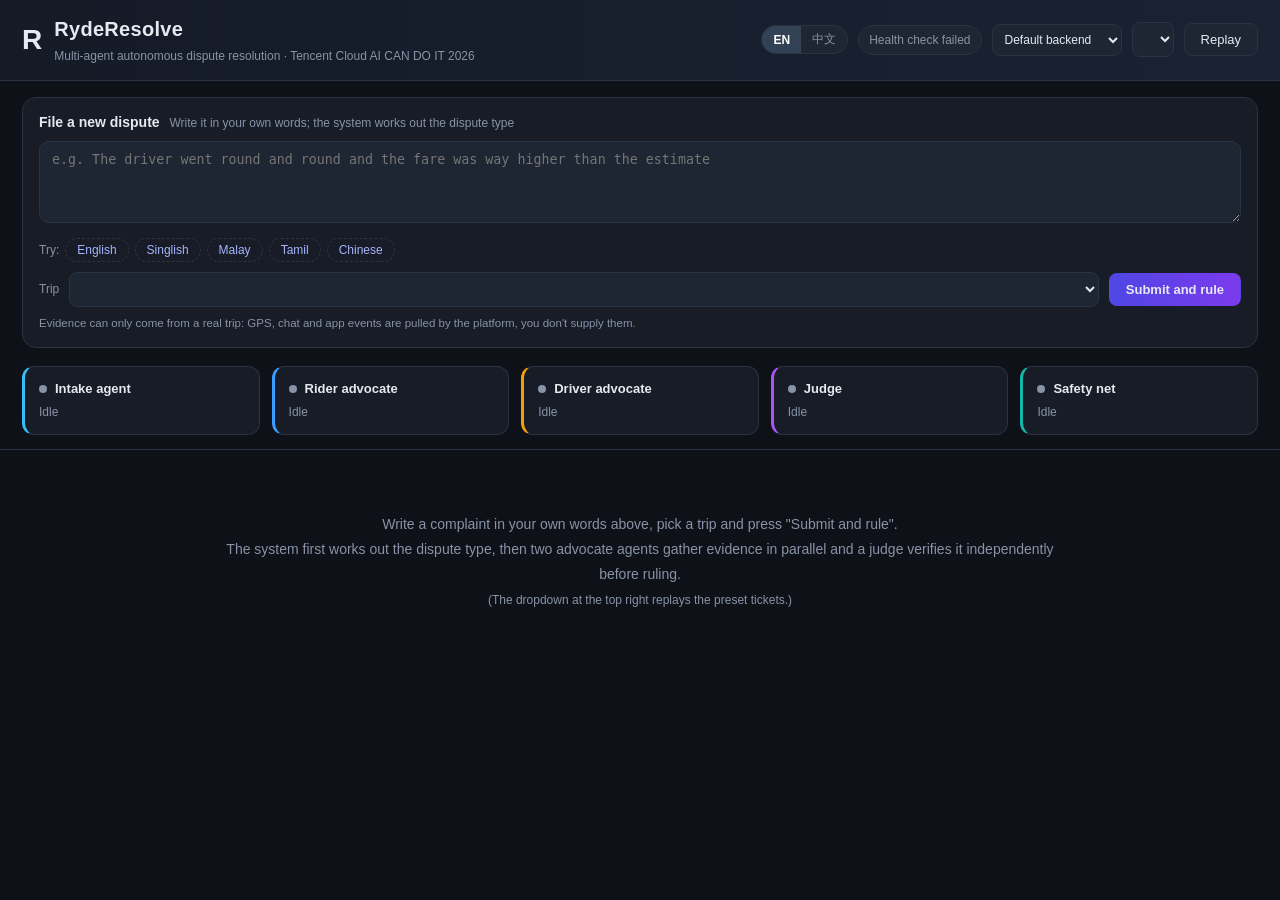
==== static/index.html @ 253b1e7d "RydeResolve: multi-agent dispute resolution with evidence safety net" ====
<!DOCTYPE html>
<html lang="en">
<head>
<meta charset="UTF-8">
<meta name="viewport" content="width=device-width, initial-scale=1.0">
<title>RydeResolve | Multi-agent dispute resolution</title>
<link rel="stylesheet" href="/static/style.css">
</head>
<body>
<header class="topbar">
  <div class="brand">
    <div class="logo">R</div>
    <div>
      <h1>RydeResolve</h1>
      <p class="tag" data-i18n="tagline">Multi-agent autonomous dispute resolution · Tencent Cloud AI CAN DO IT 2026</p>
    </div>
  </div>
  <div class="controls">
    <div class="lang-toggle" id="langToggle" role="group" aria-label="Language">
      <button type="button" data-lang="en" class="on">EN</button>
      <button type="button" data-lang="zh">中文</button>
    </div>
    <div class="mode-badge" id="modeBadge" data-i18n="loading">Loading…</div>
    <select id="backendSelect" class="select select-sm" data-i18n-title="backendTitle" title="Choose the backend that drives the agents">
      <option value="" data-i18n="beDefault">Default backend</option>
      <option value="llm" data-i18n="beLlm">Real LLM</option>
      <option value="deterministic" data-i18n="beDet">Deterministic fallback</option>
    </select>
    <select id="disputeSelect" class="select" disabled data-i18n-title="presetTitle" title="Preset tickets, one-click replay"></select>
    <button id="runBtn" class="btn" disabled data-i18n="replay">Replay</button>
  </div>
</header>

<section class="filer">
  <div class="filer-main">
    <div class="filer-head"><span data-i18n="fileHead">File a new dispute</span> <span class="hint" data-i18n="fileHint">Write it in your own words; the system works out the dispute type</span></div>
    <textarea id="complaintInput" maxlength="2000" data-i18n-ph="placeholder"
      placeholder="e.g. The driver went round and round and the fare was way higher than the estimate"></textarea>
    <div class="chips">
      <span class="chip-hint" data-i18n="tryHint">Try:</span>
      <button class="chip" data-text="The driver took a much longer route than necessary and I was overcharged for it." data-i18n="chipEn">English</button>
      <button class="chip" data-text="Driver never turn up leh, I wait so long still kena charge cancel fee. Not fair sia." data-i18n="chipSl">Singlish</button>
      <button class="chip" data-text="Pemandu tidak datang ke tempat ambil saya, tetapi saya dikenakan caj pembatalan." data-i18n="chipMs">Malay</button>
      <button class="chip" data-text="ஓட்டுநர் வரவில்லை, ஆனாலும் ரத்து கட்டணம் வசூலிக்கப்பட்டது." data-i18n="chipTa">Tamil</button>
      <button class="chip" data-text="司机绕了一大圈才把我送到，本来三十公里走了四十多公里，多收了我不少钱" data-i18n="chipZh">Chinese</button>
    </div>
    <div class="filer-row">
      <label class="lbl-sm" data-i18n="tripLbl">Trip</label>
      <select id="tripSelect" class="select" disabled></select>
      <button id="fileBtn" class="btn primary" disabled data-i18n="submit">Submit and rule</button>
    </div>
    <div class="filer-foot" data-i18n="fileFoot">Evidence can only come from a real trip: GPS, chat and app events are pulled by the platform, you don't supply them.</div>
  </div>
</section>

<section class="agents-rail" id="agentsRail">
  <div class="agent-card intake" data-agent="intake">
    <div class="ac-head"><span class="dot"></span><span data-i18n="a_intake">Intake agent</span></div>
    <div class="ac-status" data-i18n="idle">Idle</div>
  </div>
  <div class="agent-card rider" data-agent="rider_advocate">
    <div class="ac-head"><span class="dot"></span><span data-i18n="a_rider">Rider advocate</span></div>
    <div class="ac-status" data-i18n="idle">Idle</div>
  </div>
  <div class="agent-card driver" data-agent="driver_advocate">
    <div class="ac-head"><span class="dot"></span><span data-i18n="a_driver">Driver advocate</span></div>
    <div class="ac-status" data-i18n="idle">Idle</div>
  </div>
  <div class="agent-card judge" data-agent="judge">
    <div class="ac-head"><span class="dot"></span><span data-i18n="a_judge">Judge</span></div>
    <div class="ac-status" data-i18n="idle">Idle</div>
  </div>
  <div class="agent-card safety" data-agent="safety_net">
    <div class="ac-head"><span class="dot"></span><span data-i18n="a_safety">Safety net</span></div>
    <div class="ac-status" data-i18n="idle">Idle</div>
  </div>
</section>

<main class="timeline" id="timeline">
  <div class="empty-hint" id="emptyHint" data-i18n-html="emptyHint">
    Write a complaint in your own words above, pick a trip and press "Submit and rule".<br>
    The system first works out the dispute type, then two advocate agents gather evidence in parallel and a judge verifies it independently before ruling.<br>
    <span style="font-size:12px">(The dropdown at the top right replays the preset tickets.)</span>
  </div>
</main>

<template id="tpl-thinking">
  <div class="msg thinking">
    <div class="msg-head"><span class="who"></span><span class="lbl" data-i18n="reasoning">Reasoning</span></div>
    <div class="msg-body"></div>
  </div>
</template>

<script src="/static/app.js"></script>
</body>
</html>
---- static/style.css ----
:root{
  --bg:#0e1117; --panel:#171c26; --panel2:#1e2533; --line:#2a3344;
  --txt:#e6e9f0; --mut:#8893a7;
  --rider:#3b9eff; --driver:#f59e0b; --judge:#a855f7;
  --ok:#22c55e; --warn:#ef4444; --tool:#64748b; --safety:#14b8a6; --intake:#38bdf8;
  --mono:'SFMono-Regular',ui-monospace,Menlo,Consolas,monospace;
}
*{box-sizing:border-box}
body{margin:0;background:var(--bg);color:var(--txt);font:14px/1.55 -apple-system,BlinkMacSystemFont,'PingFang SC','Microsoft YaHei',sans-serif}
.topbar{display:flex;align-items:center;justify-content:space-between;padding:14px 22px;background:linear-gradient(90deg,#141a26,#1a2233);border-bottom:1px solid var(--line);position:sticky;top:0;z-index:10}
.brand{display:flex;align-items:center;gap:12px}
.logo{font-size:28px;font-weight:700}
.brand h1{margin:0;font-size:20px;letter-spacing:.3px}
.tag{margin:2px 0 0;color:var(--mut);font-size:12px}
.controls{display:flex;align-items:center;gap:10px}
.mode-badge{font-size:12px;padding:5px 10px;border-radius:20px;background:var(--panel2);border:1px solid var(--line);color:var(--mut)}
.mode-badge.llm{color:#7dd3fc;border-color:#0e7490;background:rgba(8,145,178,.12)}
.mode-badge.det{color:#fcd34d;border-color:#92400e;background:rgba(180,83,9,.12)}
.select{background:var(--panel2);color:var(--txt);border:1px solid var(--line);border-radius:8px;padding:8px 10px;font-size:13px;max-width:260px}
.select-sm{max-width:130px;font-size:12px;padding:7px 8px}
.btn{border:1px solid var(--line);background:var(--panel2);color:var(--txt);padding:8px 16px;border-radius:8px;cursor:pointer;font-size:13px}
.btn.primary{background:linear-gradient(90deg,#4f46e5,#7c3aed);border-color:transparent;font-weight:600}
.btn:disabled{opacity:.45;cursor:not-allowed}
.btn:not(:disabled):hover{filter:brightness(1.12)}

/* ---- 提交新争议面板 ---- */
.filer{padding:16px 22px 4px;display:flex;gap:16px}
.filer-main{flex:1;background:var(--panel);border:1px solid var(--line);border-radius:14px;padding:14px 16px}
.filer-head{font-weight:600;font-size:14px;margin-bottom:8px}
.filer-head .hint{font-weight:400;color:var(--mut);font-size:12px;margin-left:6px}
.filer-main textarea{
  width:100%;min-height:82px;resize:vertical;background:var(--panel2);color:var(--txt);
  border:1px solid var(--line);border-radius:10px;padding:10px 12px;font:14px/1.6 inherit;
}
.filer-main textarea:focus{outline:none;border-color:#7c3aed}
.chips{margin:8px 0 10px;display:flex;flex-wrap:wrap;gap:6px;align-items:center}
.chip-hint{color:var(--mut);font-size:12px}
.chip{border:1px dashed var(--line);background:transparent;color:#a5b4fc;border-radius:20px;
  padding:4px 11px;font-size:12px;cursor:pointer}
.chip:hover{border-color:#7c3aed;background:rgba(124,58,237,.12)}
.filer-row{display:flex;align-items:center;gap:10px}
.lbl-sm{color:var(--mut);font-size:12px;white-space:nowrap}
.filer-row .select{flex:1;max-width:none}
.filer-foot{margin-top:8px;color:var(--mut);font-size:11.5px}

/* ---- 时间线里的投诉 / 分类卡 ---- */
.complaint-box{margin:10px 0;padding:12px 14px;border-radius:12px;background:var(--panel);
  border:1px solid var(--line);border-left:3px solid #64748b}
.cb-head{font-weight:600;font-size:13px;margin-bottom:6px;display:flex;gap:8px;align-items:center}
.cb-trip{font-weight:400;color:var(--mut);font-size:11px;padding:1px 8px;border-radius:10px;background:var(--panel2)}
.cb-body{white-space:pre-wrap;word-break:break-word;line-height:1.7}
.cb-foot{margin-top:6px;color:var(--mut);font-size:11.5px}

.triage-box{margin:10px 0;padding:12px 14px;border-radius:12px;background:var(--panel);
  border:1px solid var(--line);border-left:3px solid var(--intake)}
.tg-head{font-weight:600;font-size:13px;margin-bottom:8px}
.tg-line{display:flex;align-items:center;gap:10px;flex-wrap:wrap}
.tg-badge{background:rgba(20,184,166,.16);color:#5eead4;border:1px solid #0f766e;
  padding:3px 12px;border-radius:20px;font-weight:600;font-size:13px}
.tg-type{font-family:var(--mono);font-size:12px;color:var(--mut)}
.tg-conf{font-size:12px;color:var(--mut)}
.tg-claim{margin-top:8px;font-size:13.5px}
.tg-reason{margin-top:6px;color:#c7d0e0;font-size:13px;line-height:1.65}
.tg-sigs{margin-top:8px;display:flex;flex-wrap:wrap;gap:5px;font-size:11px;color:var(--mut)}
.tg-sig{background:var(--panel2);border:1px solid var(--line);border-radius:6px;padding:2px 7px}
.tg-foot{margin-top:8px;color:var(--mut);font-size:11.5px}

.agents-rail{display:flex;gap:12px;padding:14px 22px;border-bottom:1px solid var(--line)}
.agent-card{flex:1;background:var(--panel);border:1px solid var(--line);border-radius:12px;padding:12px 14px;border-left:3px solid var(--tool)}
.agent-card.intake{border-left-color:var(--intake)}
.agent-card.rider{border-left-color:var(--rider)}
.agent-card.driver{border-left-color:var(--driver)}
.agent-card.judge{border-left-color:var(--judge)}
.ac-head{display:flex;align-items:center;gap:8px;font-weight:600;font-size:13px}
.ac-head .dot{width:8px;height:8px;border-radius:50%;background:var(--mut)}
.agent-card.active .dot{background:var(--ok);box-shadow:0 0 8px var(--ok);animation:pulse 1.2s infinite}
.agent-card.done .dot{background:var(--ok)}
@keyframes pulse{0%,100%{opacity:1}50%{opacity:.4}}
.ac-status{margin-top:4px;color:var(--mut);font-size:12px}

.timeline{max-width:880px;margin:0 auto;padding:22px 18px 80px}
.empty-hint{color:var(--mut);text-align:center;margin-top:40px;font-size:14px;line-height:1.8}

.phase{display:flex;align-items:center;gap:12px;margin:22px 0 10px}
.phase .bar{flex:1;height:1px;background:var(--line)}
.phase .ttl{font-size:11px;letter-spacing:1px;text-transform:uppercase;color:var(--mut);white-space:nowrap}

.msg{margin:8px 0;padding:10px 14px;border-radius:12px;background:var(--panel);border:1px solid var(--line);animation:in .25s ease}
@keyframes in{from{opacity:0;transform:translateY(6px)}to{opacity:1;transform:none}}
.msg.thinking{border-left:3px solid var(--tool)}
.msg.thinking.intake{border-left-color:var(--intake)}
.msg.thinking.rider{border-left-color:var(--rider)}
.msg.thinking.driver{border-left-color:var(--driver)}
.msg.thinking.judge{border-left-color:var(--judge)}
.msg-head{display:flex;align-items:center;gap:8px;font-size:12px;color:var(--mut);margin-bottom:4px}
.msg-head .who{font-weight:600}
.msg-head .lbl{padding:1px 7px;border-radius:10px;background:var(--panel2);font-size:10px}
.msg-body{color:var(--txt);white-space:pre-wrap;word-break:break-word}

.tool{margin:6px 0 6px 18px;padding:8px 12px;border-radius:9px;background:var(--panel2);border:1px dashed var(--line);font-size:12.5px}
.tool .tc-head{display:flex;align-items:center;gap:8px;cursor:pointer}
.tool .tc-head .fn{font-family:var(--mono);color:#93c5fd}
.tool .tc-head .arr{color:var(--mut);font-family:var(--mono)}
.tool .tc-status{margin-left:auto;font-size:11px}
.tool .tc-status.ok{color:var(--ok)} .tool .tc-status.err{color:var(--warn)}
.tool details{margin-top:6px}
.tool details summary{cursor:pointer;color:var(--mut);font-size:11px}
.tool pre{margin:6px 0 0;background:#0b0f16;border:1px solid var(--line);border-radius:7px;padding:9px;overflow:auto;font-size:11.5px;color:#cdd6e4;max-height:220px}

.cases{display:grid;grid-template-columns:1fr 1fr;gap:10px;margin:8px 0}
.case{background:var(--panel);border:1px solid var(--line);border-radius:10px;padding:12px}
.case.rider{border-top:3px solid var(--rider)} .case.driver{border-top:3px solid var(--driver)}
.case h4{margin:0 0 6px;font-size:13px}
.case .claim{font-size:13px;margin-bottom:6px}
.case .ev{font-size:11.5px;color:var(--mut);margin:3px 0;padding-left:12px;position:relative}
.case .ev:before{content:'•';position:absolute;left:2px;color:var(--mut)}

.ruling{margin-top:22px;border-radius:14px;padding:18px;background:linear-gradient(135deg,#1b2433,#222b3d);border:1px solid var(--line)}
.ruling.escalated{border:1px solid var(--warn);background:linear-gradient(135deg,#2a1a1a,#331f1f)}
.r-head{display:flex;align-items:center;gap:12px;margin-bottom:12px;flex-wrap:wrap}
.badge{padding:5px 13px;border-radius:20px;font-weight:700;font-size:13px}
.badge.upheld{background:rgba(34,197,94,.15);color:#86efac;border:1px solid #16a34a}
.badge.rejected{background:rgba(239,68,68,.15);color:#fca5a5;border:1px solid #dc2626}
.badge.partial{background:rgba(245,158,11,.15);color:#fcd34d;border:1px solid #d97706}
.badge.escalated{background:rgba(168,85,247,.15);color:#d8b4fe;border:1px solid #9333ea}
.conf{font-size:12px;color:var(--mut)} .conf b{color:var(--txt)}
.refund{margin-left:auto;font-size:13px} .refund b{font-size:18px;color:#7dd3fc}
.r-reason{margin:8px 0;line-height:1.7}
.r-ev-title{font-size:12px;color:var(--mut);margin:10px 0 4px}
.r-ev{font-size:12px;margin:3px 0;padding-left:14px;position:relative;color:#cdd6e4}
.r-ev:before{content:'✓';position:absolute;left:0;color:var(--ok)}
.esc-box{margin-top:12px;padding:12px;border-radius:9px;background:rgba(239,68,68,.08);border:1px solid var(--warn);font-size:12.5px;line-height:1.6}

.err{color:var(--warn);font-family:var(--mono);font-size:12px;white-space:pre-wrap}

/* ---------- 安全网（确定性校验层） ---------- */
.msg.thinking.safety{border-left-color:var(--safety)}
.agent-card.safety{border-left-color:var(--safety)}
.safety-box{margin:10px 0 4px 18px;padding:12px 14px;border-radius:10px;font-size:12.5px;
  background:var(--panel2);border:1px dashed var(--line)}
.safety-box.triggered{border:1px solid var(--warn);background:rgba(239,68,68,.07)}
.safety-box.passed{border-color:rgba(34,197,94,.45);background:rgba(34,197,94,.06)}
.sn-head{font-weight:600;margin-bottom:8px;font-size:13px}
.sn-row{display:flex;align-items:center;gap:10px;padding:3px 0;font-family:var(--mono);font-size:11.5px}
.sn-k{color:var(--txt);min-width:150px}
.sn-v{color:var(--mut)}
.sn-f{margin-left:auto;font-weight:600}
.sn-f.good{color:var(--ok)} .sn-f.bad{color:var(--warn)}
.sn-reason{margin-top:6px;color:#fca5a5;font-size:12px;line-height:1.6}
.sn-verdict{margin-top:9px;padding-top:8px;border-top:1px dashed var(--line);font-weight:600;font-size:12.5px}
.safety-box.triggered .sn-verdict{color:var(--warn)}
.safety-box.passed .sn-verdict{color:var(--ok)}
.sn-flag{margin:10px 0;padding:9px 12px;border-radius:8px;font-size:12.5px;font-weight:600;
  background:rgba(239,68,68,.12);border:1px solid var(--warn);color:#fca5a5}

/* ---------- 裁决卡里的"模型原始判断"块 ---------- */
.ma-box{margin-top:14px;padding:12px 14px;border-radius:10px;background:rgba(168,85,247,.07);
  border:1px solid rgba(168,85,247,.4)}
.ma-head{font-size:12px;font-weight:600;color:#c9a3f7;margin-bottom:7px}
.ma-line{font-size:12.5px;color:var(--txt);margin-bottom:7px}
.ma-line b{color:var(--mut);font-weight:500;margin-right:2px}
.ma-reason{font-size:12px;color:#cdd6e4;line-height:1.65;white-space:pre-wrap;margin-bottom:6px}
.ma-box .r-ev{color:var(--mut)}

/* ---- language toggle ---- */
.lang-toggle{display:inline-flex;border:1px solid var(--line);border-radius:20px;overflow:hidden;background:var(--panel2)}
.lang-toggle button{background:transparent;border:0;color:var(--mut);font-size:12px;padding:5px 11px;cursor:pointer}
.lang-toggle button.on{background:#334155;color:#fff;font-weight:600}
.controls{flex-wrap:wrap;justify-content:flex-end}
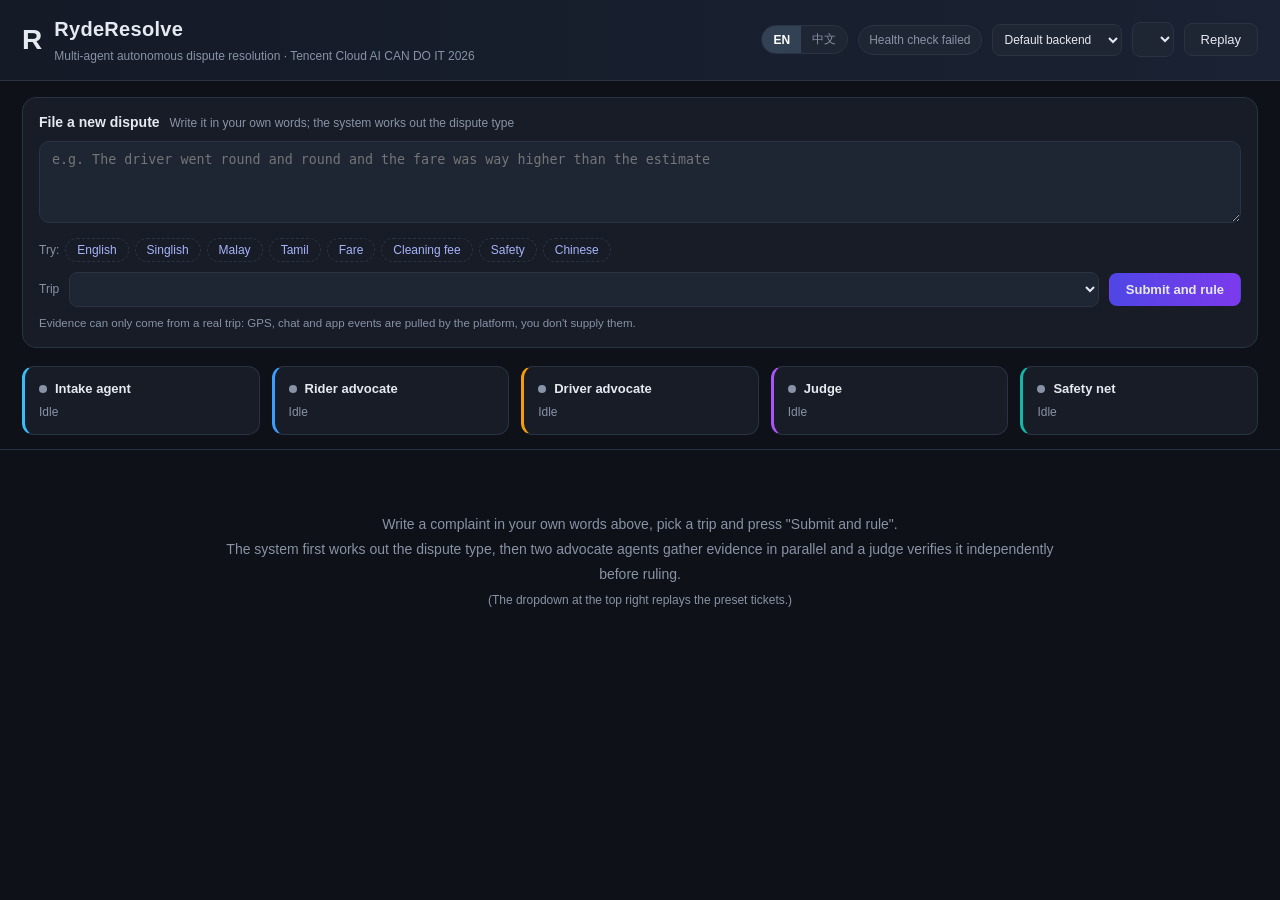
==== commit 59de974d: "v2: rebuild on Ryde policy v2.1 and official datasets" ====
--- a/static/index.html
+++ b/static/index.html
@@ -42,6 +42,9 @@
       <button class="chip" data-text="Driver never turn up leh, I wait so long still kena charge cancel fee. Not fair sia." data-i18n="chipSl">Singlish</button>
       <button class="chip" data-text="Pemandu tidak datang ke tempat ambil saya, tetapi saya dikenakan caj pembatalan." data-i18n="chipMs">Malay</button>
       <button class="chip" data-text="ஓட்டுநர் வரவில்லை, ஆனாலும் ரத்து கட்டணம் வசூலிக்கப்பட்டது." data-i18n="chipTa">Tamil</button>
+      <button class="chip" data-text="The fare was $16.50 but the upfront quote was $12.00. Nobody told me the price had gone up." data-i18n="chipFare">Fare</button>
+      <button class="chip" data-text="I was charged a cleaning fee but the car was clean when I got out. I never spilled anything." data-i18n="chipProp">Cleaning fee</button>
+      <button class="chip" data-text="The driver was speeding and shouted at me when I asked him to slow down. I felt really unsafe." data-i18n="chipSafe">Safety</button>
       <button class="chip" data-text="司机绕了一大圈才把我送到，本来三十公里走了四十多公里，多收了我不少钱" data-i18n="chipZh">Chinese</button>
     </div>
     <div class="filer-row">
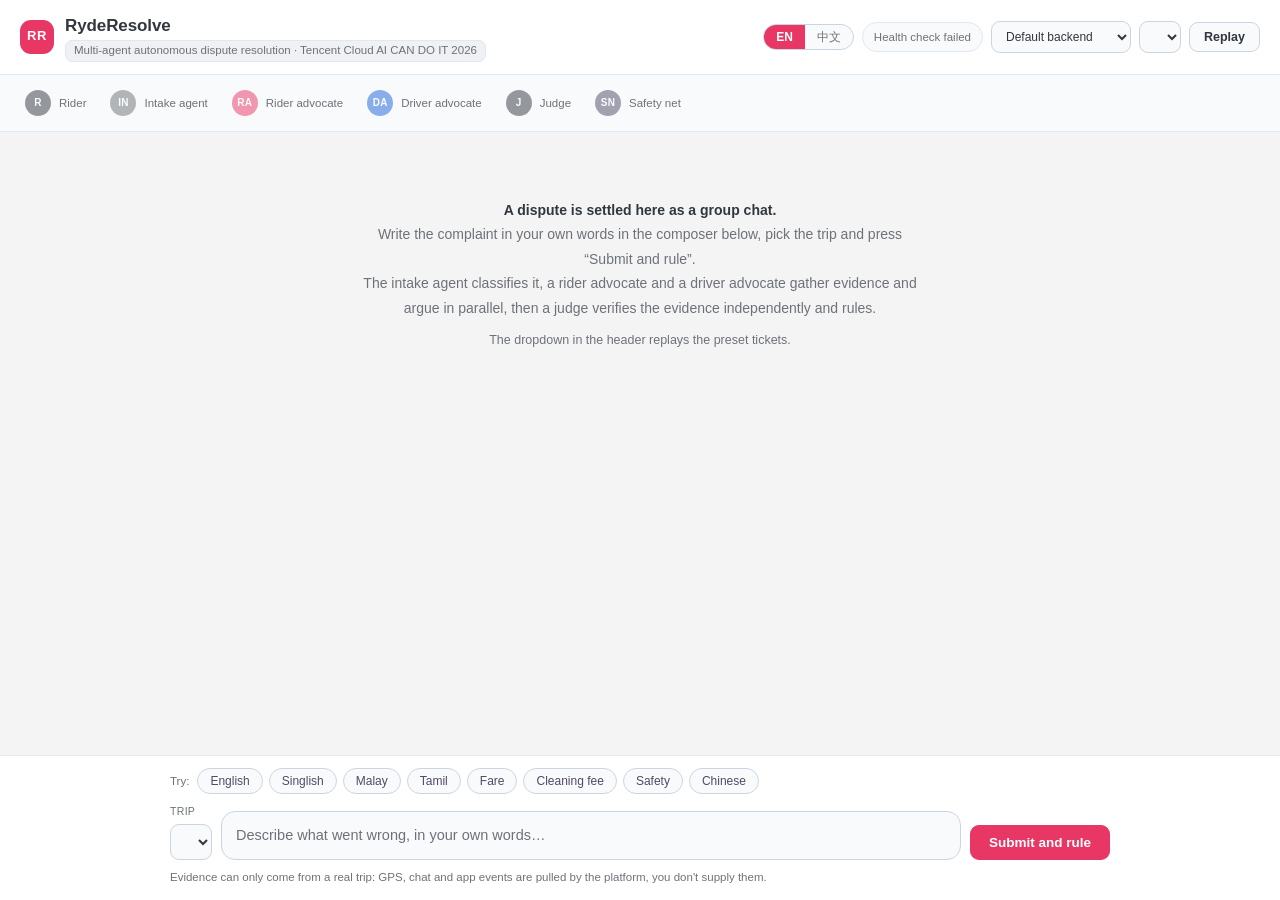
==== commit 7a4d7939: "Rebuild the front-end as a group chat between the agents The timeline rendered every tool call as it" ====
--- a/static/index.html
+++ b/static/index.html
@@ -7,9 +7,10 @@
 <link rel="stylesheet" href="/static/style.css">
 </head>
 <body>
+
 <header class="topbar">
   <div class="brand">
-    <div class="logo">R</div>
+    <div class="brand-mark" aria-hidden="true">RR</div>
     <div>
       <h1>RydeResolve</h1>
       <p class="tag" data-i18n="tagline">Multi-agent autonomous dispute resolution · Tencent Cloud AI CAN DO IT 2026</p>
@@ -31,12 +32,18 @@
   </div>
 </header>
 
-<section class="filer">
-  <div class="filer-main">
-    <div class="filer-head"><span data-i18n="fileHead">File a new dispute</span> <span class="hint" data-i18n="fileHint">Write it in your own words; the system works out the dispute type</span></div>
-    <textarea id="complaintInput" maxlength="2000" data-i18n-ph="placeholder"
-      placeholder="e.g. The driver went round and round and the fare was way higher than the estimate"></textarea>
-    <div class="chips">
+<nav class="roster" id="roster" aria-label="Participants"></nav>
+
+<main class="chat">
+  <div class="chat-inner" id="chat">
+    <div class="empty-state" id="emptyState" data-i18n-html="emptyHint"></div>
+    <div class="typing-zone" id="typingZone" aria-live="polite"></div>
+  </div>
+</main>
+
+<footer class="composer">
+  <div class="composer-inner">
+    <div class="samples">
       <span class="chip-hint" data-i18n="tryHint">Try:</span>
       <button class="chip" data-text="The driver took a much longer route than necessary and I was overcharged for it." data-i18n="chipEn">English</button>
       <button class="chip" data-text="Driver never turn up leh, I wait so long still kena charge cancel fee. Not fair sia." data-i18n="chipSl">Singlish</button>
@@ -47,52 +54,18 @@
       <button class="chip" data-text="The driver was speeding and shouted at me when I asked him to slow down. I felt really unsafe." data-i18n="chipSafe">Safety</button>
       <button class="chip" data-text="司机绕了一大圈才把我送到，本来三十公里走了四十多公里，多收了我不少钱" data-i18n="chipZh">Chinese</button>
     </div>
-    <div class="filer-row">
-      <label class="lbl-sm" data-i18n="tripLbl">Trip</label>
-      <select id="tripSelect" class="select" disabled></select>
+    <div class="composer-bar">
+      <div class="trip-pick">
+        <label class="lbl-sm" for="tripSelect" data-i18n="tripLbl">Trip</label>
+        <select id="tripSelect" class="select" disabled></select>
+      </div>
+      <textarea id="complaintInput" rows="1" maxlength="2000" data-i18n-ph="placeholder"
+        placeholder="e.g. The driver went round and round and the fare was way higher than the estimate"></textarea>
       <button id="fileBtn" class="btn primary" disabled data-i18n="submit">Submit and rule</button>
     </div>
-    <div class="filer-foot" data-i18n="fileFoot">Evidence can only come from a real trip: GPS, chat and app events are pulled by the platform, you don't supply them.</div>
+    <div class="composer-foot" data-i18n="fileFoot">Evidence can only come from a real trip: GPS, chat and app events are pulled by the platform, you don't supply them.</div>
   </div>
-</section>
-
-<section class="agents-rail" id="agentsRail">
-  <div class="agent-card intake" data-agent="intake">
-    <div class="ac-head"><span class="dot"></span><span data-i18n="a_intake">Intake agent</span></div>
-    <div class="ac-status" data-i18n="idle">Idle</div>
-  </div>
-  <div class="agent-card rider" data-agent="rider_advocate">
-    <div class="ac-head"><span class="dot"></span><span data-i18n="a_rider">Rider advocate</span></div>
-    <div class="ac-status" data-i18n="idle">Idle</div>
-  </div>
-  <div class="agent-card driver" data-agent="driver_advocate">
-    <div class="ac-head"><span class="dot"></span><span data-i18n="a_driver">Driver advocate</span></div>
-    <div class="ac-status" data-i18n="idle">Idle</div>
-  </div>
-  <div class="agent-card judge" data-agent="judge">
-    <div class="ac-head"><span class="dot"></span><span data-i18n="a_judge">Judge</span></div>
-    <div class="ac-status" data-i18n="idle">Idle</div>
-  </div>
-  <div class="agent-card safety" data-agent="safety_net">
-    <div class="ac-head"><span class="dot"></span><span data-i18n="a_safety">Safety net</span></div>
-    <div class="ac-status" data-i18n="idle">Idle</div>
-  </div>
-</section>
-
-<main class="timeline" id="timeline">
-  <div class="empty-hint" id="emptyHint" data-i18n-html="emptyHint">
-    Write a complaint in your own words above, pick a trip and press "Submit and rule".<br>
-    The system first works out the dispute type, then two advocate agents gather evidence in parallel and a judge verifies it independently before ruling.<br>
-    <span style="font-size:12px">(The dropdown at the top right replays the preset tickets.)</span>
-  </div>
-</main>
-
-<template id="tpl-thinking">
-  <div class="msg thinking">
-    <div class="msg-head"><span class="who"></span><span class="lbl" data-i18n="reasoning">Reasoning</span></div>
-    <div class="msg-body"></div>
-  </div>
-</template>
+</footer>
 
 <script src="/static/app.js"></script>
 </body>
--- a/static/style.css
+++ b/static/style.css
@@ -1,169 +1,469 @@
+/* ==========================================================================
+   RydeResolve — group-chat dispute resolution UI.
+
+   Colour palette taken from Ryde's own site theme (www.rydesharing.com),
+   where the stylesheet declares --ast-global-color-0..8:
+     #E83665 primary rose   #E91C53 deep rose   #1863DC accent blue
+     #31373E ink (nav text) #1E293B #334155 #F9FAFB #FFFFFF
+     #E2E8F0 #CBD5E1 #94A3B8  (+ #F4F4F4 / #6D7278 used for page surfaces)
+   Only the palette is reused — no logo, no imitation of their layout.
+   #0F8A5F is a functional "pass/upheld" green, not a Ryde brand colour.
+   ========================================================================== */
+
 :root{
-  --bg:#0e1117; --panel:#171c26; --panel2:#1e2533; --line:#2a3344;
-  --txt:#e6e9f0; --mut:#8893a7;
-  --rider:#3b9eff; --driver:#f59e0b; --judge:#a855f7;
-  --ok:#22c55e; --warn:#ef4444; --tool:#64748b; --safety:#14b8a6; --intake:#38bdf8;
-  --mono:'SFMono-Regular',ui-monospace,Menlo,Consolas,monospace;
-}
+  --brand:#E83665;
+  --brand-deep:#E91C53;
+  --brand-tint:rgba(232,54,101,.09);
+  --brand-line:rgba(232,54,101,.28);
+
+  --accent:#1863DC;
+  --accent-tint:rgba(24,99,220,.09);
+  --accent-line:rgba(24,99,220,.28);
+
+  --pos:#0F8A5F;
+  --pos-tint:rgba(15,138,95,.10);
+  --pos-line:rgba(15,138,95,.30);
+
+  --bg:#F4F4F4;
+  --surface:#FFFFFF;
+  --surface-2:#F9FAFB;
+  --surface-3:#EFF1F4;
+  --line:#E2E8F0;
+  --line-2:#CBD5E1;
+
+  --txt:#31373E;
+  --txt-2:#4E4B66;
+  --mut:#6D7278;
+  --ink:#31373E;
+
+  --radius:16px;
+  --radius-sm:10px;
+  --shadow:0 1px 2px rgba(49,55,62,.06), 0 6px 18px rgba(49,55,62,.05);
+  --ui:-apple-system,BlinkMacSystemFont,'Segoe UI','Helvetica Neue','PingFang SC','Hiragino Sans GB','Microsoft YaHei',sans-serif;
+  --mono:ui-monospace,'SFMono-Regular',Menlo,Consolas,monospace;
+}
+
+@media (prefers-color-scheme: dark){
+  :root{
+    --brand:#F2537A;
+    --brand-deep:#FF6E90;
+    --brand-tint:rgba(242,83,122,.11);
+    --brand-line:rgba(242,83,122,.34);
+
+    --accent:#6F9EEC;
+    --accent-tint:rgba(111,158,236,.11);
+    --accent-line:rgba(111,158,236,.34);
+
+    --pos:#38B98A;
+    --pos-tint:rgba(56,185,138,.14);
+    --pos-line:rgba(56,185,138,.34);
+
+    --bg:#14171B;
+    --surface:#1B1F25;
+    --surface-2:#20252C;
+    --surface-3:#272D35;
+    --line:#2C333C;
+    --line-2:#3A424D;
+
+    --txt:#E7EAEE;
+    --txt-2:#C3C9D1;
+    --mut:#9AA2AC;
+    --ink:#E7EAEE;
+
+    --shadow:0 1px 2px rgba(0,0,0,.3), 0 6px 18px rgba(0,0,0,.22);
+  }
+}
+
 *{box-sizing:border-box}
-body{margin:0;background:var(--bg);color:var(--txt);font:14px/1.55 -apple-system,BlinkMacSystemFont,'PingFang SC','Microsoft YaHei',sans-serif}
-.topbar{display:flex;align-items:center;justify-content:space-between;padding:14px 22px;background:linear-gradient(90deg,#141a26,#1a2233);border-bottom:1px solid var(--line);position:sticky;top:0;z-index:10}
-.brand{display:flex;align-items:center;gap:12px}
-.logo{font-size:28px;font-weight:700}
-.brand h1{margin:0;font-size:20px;letter-spacing:.3px}
-.tag{margin:2px 0 0;color:var(--mut);font-size:12px}
-.controls{display:flex;align-items:center;gap:10px}
-.mode-badge{font-size:12px;padding:5px 10px;border-radius:20px;background:var(--panel2);border:1px solid var(--line);color:var(--mut)}
-.mode-badge.llm{color:#7dd3fc;border-color:#0e7490;background:rgba(8,145,178,.12)}
-.mode-badge.det{color:#fcd34d;border-color:#92400e;background:rgba(180,83,9,.12)}
-.select{background:var(--panel2);color:var(--txt);border:1px solid var(--line);border-radius:8px;padding:8px 10px;font-size:13px;max-width:260px}
-.select-sm{max-width:130px;font-size:12px;padding:7px 8px}
-.btn{border:1px solid var(--line);background:var(--panel2);color:var(--txt);padding:8px 16px;border-radius:8px;cursor:pointer;font-size:13px}
-.btn.primary{background:linear-gradient(90deg,#4f46e5,#7c3aed);border-color:transparent;font-weight:600}
+html{-webkit-text-size-adjust:100%}
+body{
+  margin:0;min-height:100dvh;display:flex;flex-direction:column;
+  background:var(--bg);color:var(--txt);
+  font:15px/1.6 var(--ui);
+  -webkit-font-smoothing:antialiased;
+}
+button,select,textarea,input{font-family:inherit}
+
+/* ============================= top bar ============================= */
+.topbar{
+  position:sticky;top:0;z-index:20;
+  display:flex;align-items:center;justify-content:space-between;gap:16px;
+  flex-wrap:wrap;
+  padding:12px 20px;
+  background:var(--surface);border-bottom:1px solid var(--line);
+}
+.brand{display:flex;align-items:center;gap:11px;min-width:0}
+.brand-mark{
+  width:34px;height:34px;flex:none;border-radius:11px;
+  background:var(--brand);color:#fff;
+  display:grid;place-items:center;
+  font-size:13px;font-weight:700;letter-spacing:.5px;
+}
+.brand h1{margin:0;font-size:17px;font-weight:650;letter-spacing:-.1px;white-space:nowrap}
+.brand .tag{margin:1px 0 0;color:var(--mut);font-size:11.5px;line-height:1.35}
+.controls{display:flex;align-items:center;gap:8px;flex-wrap:wrap;justify-content:flex-end}
+
+.lang-toggle{display:inline-flex;border:1px solid var(--line-2);border-radius:999px;overflow:hidden;background:var(--surface-2)}
+.lang-toggle button{background:transparent;border:0;color:var(--mut);font-size:12px;padding:6px 12px;cursor:pointer;line-height:1}
+.lang-toggle button.on{background:var(--brand);color:#fff;font-weight:600}
+
+.mode-badge{
+  font-size:11.5px;padding:5px 11px;border-radius:999px;
+  background:var(--surface-2);border:1px solid var(--line);color:var(--mut);white-space:nowrap;
+}
+.mode-badge.llm{color:var(--accent);border-color:var(--accent-line);background:var(--accent-tint)}
+.mode-badge.det{color:var(--brand);border-color:var(--brand-line);background:var(--brand-tint)}
+
+.select{
+  background:var(--surface-2);color:var(--txt);border:1px solid var(--line-2);
+  border-radius:9px;padding:7px 10px;font-size:12.5px;max-width:250px;cursor:pointer;
+}
+.select-sm{max-width:140px;font-size:12px}
+.select:focus-visible,.btn:focus-visible,textarea:focus-visible,.lang-toggle button:focus-visible,.ev-chip:focus-visible{
+  outline:2px solid var(--brand);outline-offset:2px;
+}
+.btn{
+  border:1px solid var(--line-2);background:var(--surface-2);color:var(--txt);
+  padding:7px 14px;border-radius:9px;cursor:pointer;font-size:12.5px;font-weight:550;white-space:nowrap;
+}
+.btn:hover:not(:disabled){background:var(--surface-3)}
+.btn.primary{background:var(--brand);border-color:var(--brand);color:#fff;font-weight:600;padding:9px 18px;font-size:13.5px}
+.btn.primary:hover:not(:disabled){background:var(--brand-deep);border-color:var(--brand-deep)}
 .btn:disabled{opacity:.45;cursor:not-allowed}
-.btn:not(:disabled):hover{filter:brightness(1.12)}
-
-/* ---- 提交新争议面板 ---- */
-.filer{padding:16px 22px 4px;display:flex;gap:16px}
-.filer-main{flex:1;background:var(--panel);border:1px solid var(--line);border-radius:14px;padding:14px 16px}
-.filer-head{font-weight:600;font-size:14px;margin-bottom:8px}
-.filer-head .hint{font-weight:400;color:var(--mut);font-size:12px;margin-left:6px}
-.filer-main textarea{
-  width:100%;min-height:82px;resize:vertical;background:var(--panel2);color:var(--txt);
-  border:1px solid var(--line);border-radius:10px;padding:10px 12px;font:14px/1.6 inherit;
-}
-.filer-main textarea:focus{outline:none;border-color:#7c3aed}
-.chips{margin:8px 0 10px;display:flex;flex-wrap:wrap;gap:6px;align-items:center}
-.chip-hint{color:var(--mut);font-size:12px}
-.chip{border:1px dashed var(--line);background:transparent;color:#a5b4fc;border-radius:20px;
-  padding:4px 11px;font-size:12px;cursor:pointer}
-.chip:hover{border-color:#7c3aed;background:rgba(124,58,237,.12)}
-.filer-row{display:flex;align-items:center;gap:10px}
-.lbl-sm{color:var(--mut);font-size:12px;white-space:nowrap}
-.filer-row .select{flex:1;max-width:none}
-.filer-foot{margin-top:8px;color:var(--mut);font-size:11.5px}
-
-/* ---- 时间线里的投诉 / 分类卡 ---- */
-.complaint-box{margin:10px 0;padding:12px 14px;border-radius:12px;background:var(--panel);
-  border:1px solid var(--line);border-left:3px solid #64748b}
-.cb-head{font-weight:600;font-size:13px;margin-bottom:6px;display:flex;gap:8px;align-items:center}
-.cb-trip{font-weight:400;color:var(--mut);font-size:11px;padding:1px 8px;border-radius:10px;background:var(--panel2)}
-.cb-body{white-space:pre-wrap;word-break:break-word;line-height:1.7}
-.cb-foot{margin-top:6px;color:var(--mut);font-size:11.5px}
-
-.triage-box{margin:10px 0;padding:12px 14px;border-radius:12px;background:var(--panel);
-  border:1px solid var(--line);border-left:3px solid var(--intake)}
-.tg-head{font-weight:600;font-size:13px;margin-bottom:8px}
-.tg-line{display:flex;align-items:center;gap:10px;flex-wrap:wrap}
-.tg-badge{background:rgba(20,184,166,.16);color:#5eead4;border:1px solid #0f766e;
-  padding:3px 12px;border-radius:20px;font-weight:600;font-size:13px}
-.tg-type{font-family:var(--mono);font-size:12px;color:var(--mut)}
-.tg-conf{font-size:12px;color:var(--mut)}
-.tg-claim{margin-top:8px;font-size:13.5px}
-.tg-reason{margin-top:6px;color:#c7d0e0;font-size:13px;line-height:1.65}
-.tg-sigs{margin-top:8px;display:flex;flex-wrap:wrap;gap:5px;font-size:11px;color:var(--mut)}
-.tg-sig{background:var(--panel2);border:1px solid var(--line);border-radius:6px;padding:2px 7px}
-.tg-foot{margin-top:8px;color:var(--mut);font-size:11.5px}
-
-.agents-rail{display:flex;gap:12px;padding:14px 22px;border-bottom:1px solid var(--line)}
-.agent-card{flex:1;background:var(--panel);border:1px solid var(--line);border-radius:12px;padding:12px 14px;border-left:3px solid var(--tool)}
-.agent-card.intake{border-left-color:var(--intake)}
-.agent-card.rider{border-left-color:var(--rider)}
-.agent-card.driver{border-left-color:var(--driver)}
-.agent-card.judge{border-left-color:var(--judge)}
-.ac-head{display:flex;align-items:center;gap:8px;font-weight:600;font-size:13px}
-.ac-head .dot{width:8px;height:8px;border-radius:50%;background:var(--mut)}
-.agent-card.active .dot{background:var(--ok);box-shadow:0 0 8px var(--ok);animation:pulse 1.2s infinite}
-.agent-card.done .dot{background:var(--ok)}
-@keyframes pulse{0%,100%{opacity:1}50%{opacity:.4}}
-.ac-status{margin-top:4px;color:var(--mut);font-size:12px}
-
-.timeline{max-width:880px;margin:0 auto;padding:22px 18px 80px}
-.empty-hint{color:var(--mut);text-align:center;margin-top:40px;font-size:14px;line-height:1.8}
-
-.phase{display:flex;align-items:center;gap:12px;margin:22px 0 10px}
-.phase .bar{flex:1;height:1px;background:var(--line)}
-.phase .ttl{font-size:11px;letter-spacing:1px;text-transform:uppercase;color:var(--mut);white-space:nowrap}
-
-.msg{margin:8px 0;padding:10px 14px;border-radius:12px;background:var(--panel);border:1px solid var(--line);animation:in .25s ease}
-@keyframes in{from{opacity:0;transform:translateY(6px)}to{opacity:1;transform:none}}
-.msg.thinking{border-left:3px solid var(--tool)}
-.msg.thinking.intake{border-left-color:var(--intake)}
-.msg.thinking.rider{border-left-color:var(--rider)}
-.msg.thinking.driver{border-left-color:var(--driver)}
-.msg.thinking.judge{border-left-color:var(--judge)}
-.msg-head{display:flex;align-items:center;gap:8px;font-size:12px;color:var(--mut);margin-bottom:4px}
-.msg-head .who{font-weight:600}
-.msg-head .lbl{padding:1px 7px;border-radius:10px;background:var(--panel2);font-size:10px}
-.msg-body{color:var(--txt);white-space:pre-wrap;word-break:break-word}
-
-.tool{margin:6px 0 6px 18px;padding:8px 12px;border-radius:9px;background:var(--panel2);border:1px dashed var(--line);font-size:12.5px}
-.tool .tc-head{display:flex;align-items:center;gap:8px;cursor:pointer}
-.tool .tc-head .fn{font-family:var(--mono);color:#93c5fd}
-.tool .tc-head .arr{color:var(--mut);font-family:var(--mono)}
-.tool .tc-status{margin-left:auto;font-size:11px}
-.tool .tc-status.ok{color:var(--ok)} .tool .tc-status.err{color:var(--warn)}
-.tool details{margin-top:6px}
-.tool details summary{cursor:pointer;color:var(--mut);font-size:11px}
-.tool pre{margin:6px 0 0;background:#0b0f16;border:1px solid var(--line);border-radius:7px;padding:9px;overflow:auto;font-size:11.5px;color:#cdd6e4;max-height:220px}
-
-.cases{display:grid;grid-template-columns:1fr 1fr;gap:10px;margin:8px 0}
-.case{background:var(--panel);border:1px solid var(--line);border-radius:10px;padding:12px}
-.case.rider{border-top:3px solid var(--rider)} .case.driver{border-top:3px solid var(--driver)}
-.case h4{margin:0 0 6px;font-size:13px}
-.case .claim{font-size:13px;margin-bottom:6px}
-.case .ev{font-size:11.5px;color:var(--mut);margin:3px 0;padding-left:12px;position:relative}
-.case .ev:before{content:'•';position:absolute;left:2px;color:var(--mut)}
-
-.ruling{margin-top:22px;border-radius:14px;padding:18px;background:linear-gradient(135deg,#1b2433,#222b3d);border:1px solid var(--line)}
-.ruling.escalated{border:1px solid var(--warn);background:linear-gradient(135deg,#2a1a1a,#331f1f)}
-.r-head{display:flex;align-items:center;gap:12px;margin-bottom:12px;flex-wrap:wrap}
-.badge{padding:5px 13px;border-radius:20px;font-weight:700;font-size:13px}
-.badge.upheld{background:rgba(34,197,94,.15);color:#86efac;border:1px solid #16a34a}
-.badge.rejected{background:rgba(239,68,68,.15);color:#fca5a5;border:1px solid #dc2626}
-.badge.partial{background:rgba(245,158,11,.15);color:#fcd34d;border:1px solid #d97706}
-.badge.escalated{background:rgba(168,85,247,.15);color:#d8b4fe;border:1px solid #9333ea}
-.conf{font-size:12px;color:var(--mut)} .conf b{color:var(--txt)}
-.refund{margin-left:auto;font-size:13px} .refund b{font-size:18px;color:#7dd3fc}
-.r-reason{margin:8px 0;line-height:1.7}
-.r-ev-title{font-size:12px;color:var(--mut);margin:10px 0 4px}
-.r-ev{font-size:12px;margin:3px 0;padding-left:14px;position:relative;color:#cdd6e4}
-.r-ev:before{content:'✓';position:absolute;left:0;color:var(--ok)}
-.esc-box{margin-top:12px;padding:12px;border-radius:9px;background:rgba(239,68,68,.08);border:1px solid var(--warn);font-size:12.5px;line-height:1.6}
-
-.err{color:var(--warn);font-family:var(--mono);font-size:12px;white-space:pre-wrap}
-
-/* ---------- 安全网（确定性校验层） ---------- */
-.msg.thinking.safety{border-left-color:var(--safety)}
-.agent-card.safety{border-left-color:var(--safety)}
-.safety-box{margin:10px 0 4px 18px;padding:12px 14px;border-radius:10px;font-size:12.5px;
-  background:var(--panel2);border:1px dashed var(--line)}
-.safety-box.triggered{border:1px solid var(--warn);background:rgba(239,68,68,.07)}
-.safety-box.passed{border-color:rgba(34,197,94,.45);background:rgba(34,197,94,.06)}
-.sn-head{font-weight:600;margin-bottom:8px;font-size:13px}
-.sn-row{display:flex;align-items:center;gap:10px;padding:3px 0;font-family:var(--mono);font-size:11.5px}
-.sn-k{color:var(--txt);min-width:150px}
-.sn-v{color:var(--mut)}
-.sn-f{margin-left:auto;font-weight:600}
-.sn-f.good{color:var(--ok)} .sn-f.bad{color:var(--warn)}
-.sn-reason{margin-top:6px;color:#fca5a5;font-size:12px;line-height:1.6}
-.sn-verdict{margin-top:9px;padding-top:8px;border-top:1px dashed var(--line);font-weight:600;font-size:12.5px}
-.safety-box.triggered .sn-verdict{color:var(--warn)}
-.safety-box.passed .sn-verdict{color:var(--ok)}
-.sn-flag{margin:10px 0;padding:9px 12px;border-radius:8px;font-size:12.5px;font-weight:600;
-  background:rgba(239,68,68,.12);border:1px solid var(--warn);color:#fca5a5}
-
-/* ---------- 裁决卡里的"模型原始判断"块 ---------- */
-.ma-box{margin-top:14px;padding:12px 14px;border-radius:10px;background:rgba(168,85,247,.07);
-  border:1px solid rgba(168,85,247,.4)}
-.ma-head{font-size:12px;font-weight:600;color:#c9a3f7;margin-bottom:7px}
-.ma-line{font-size:12.5px;color:var(--txt);margin-bottom:7px}
-.ma-line b{color:var(--mut);font-weight:500;margin-right:2px}
-.ma-reason{font-size:12px;color:#cdd6e4;line-height:1.65;white-space:pre-wrap;margin-bottom:6px}
-.ma-box .r-ev{color:var(--mut)}
-
-/* ---- language toggle ---- */
-.lang-toggle{display:inline-flex;border:1px solid var(--line);border-radius:20px;overflow:hidden;background:var(--panel2)}
-.lang-toggle button{background:transparent;border:0;color:var(--mut);font-size:12px;padding:5px 11px;cursor:pointer}
-.lang-toggle button.on{background:#334155;color:#fff;font-weight:600}
-.controls{flex-wrap:wrap;justify-content:flex-end}
+
+/* ============================= roster ============================= */
+.roster{
+  display:flex;gap:8px;align-items:stretch;
+  padding:10px 20px;background:var(--surface-2);border-bottom:1px solid var(--line);
+  overflow-x:auto;scrollbar-width:none;
+}
+.roster::-webkit-scrollbar{display:none}
+.roster-item{display:flex;align-items:center;gap:8px;padding:4px 10px 4px 4px;border-radius:999px;flex:none;border:1px solid transparent}
+.roster-item .av{width:26px;height:26px;font-size:10px}
+.roster-name{font-size:11.5px;color:var(--mut);white-space:nowrap}
+.roster-item.active{background:var(--surface);border-color:var(--line-2)}
+.roster-item.active .roster-name{color:var(--txt);font-weight:600}
+.roster-item.active .av{animation:breathe 1.5s ease-in-out infinite}
+.roster-item.done .roster-name{color:var(--txt-2)}
+.roster-item.done .av{opacity:1}
+.roster-item:not(.active):not(.done) .av{opacity:.5}
+@keyframes breathe{0%,100%{transform:scale(1)}50%{transform:scale(1.08)}}
+
+/* ============================= avatars ============================= */
+.av{
+  width:32px;height:32px;flex:none;border-radius:50%;
+  display:grid;place-items:center;
+  font-size:11.5px;font-weight:700;letter-spacing:.3px;
+  color:#fff;background:var(--mut);user-select:none;
+}
+.who-rider           .av,.av.who-rider{background:var(--ink)}
+.who-rider_advocate  .av,.av.who-rider_advocate{background:var(--brand)}
+.who-driver_advocate .av,.av.who-driver_advocate{background:var(--accent)}
+.who-judge           .av,.av.who-judge{background:var(--ink)}
+.who-intake          .av,.av.who-intake{background:#6D7278}
+.who-safety_net      .av,.av.who-safety_net{background:#4E4B66}
+.who-safety_case     .av,.av.who-safety_case{background:#4E4B66}
+.who-system          .av,.av.who-system{background:var(--line-2);color:var(--txt)}
+@media (prefers-color-scheme: dark){
+  .who-rider .av,.av.who-rider,.who-judge .av,.av.who-judge{background:#59626E}
+  .who-intake .av,.av.who-intake{background:#596270}
+  .who-safety_net .av,.av.who-safety_net,.who-safety_case .av,.av.who-safety_case{background:#5B5876}
+  .who-system .av,.av.who-system{background:var(--surface-3);color:var(--txt)}
+}
+
+/* ============================= chat ============================= */
+.chat{flex:1;width:100%;max-width:940px;margin:0 auto;padding:22px 20px 10px}
+.chat-inner{display:flex;flex-direction:column;gap:4px}
+
+.empty-state{
+  margin:44px auto;max-width:560px;text-align:center;color:var(--mut);font-size:14px;line-height:1.75;
+}
+.empty-state strong{color:var(--txt);font-weight:600}
+.empty-state .es-note{display:block;margin-top:10px;font-size:12.5px}
+
+/* --- phase divider --- */
+.divider{display:flex;align-items:center;gap:12px;margin:18px 2px 10px;animation:fade .3s ease}
+.divider span{
+  font-size:11px;letter-spacing:.02em;color:var(--mut);
+  background:var(--surface-3);border-radius:999px;padding:5px 13px;line-height:1.45;
+  max-width:min(620px,100%);
+}
+.divider:before,.divider:after{content:'';flex:1;height:1px;background:var(--line)}
+
+/* --- message row --- */
+.msg{display:flex;gap:10px;margin:7px 0;animation:rise .28s cubic-bezier(.2,.7,.3,1)}
+.msg.left{justify-content:flex-start}
+.msg.right{flex-direction:row-reverse;justify-content:flex-start}
+.msg.center{justify-content:center}
+@keyframes rise{from{opacity:0;transform:translateY(8px)}to{opacity:1;transform:none}}
+@keyframes fade{from{opacity:0}to{opacity:1}}
+@media (prefers-reduced-motion: reduce){
+  .msg,.divider,.ruling{animation:none}
+  .roster-item.active .av{animation:none}
+}
+
+.stack{display:flex;flex-direction:column;gap:4px;min-width:0;max-width:min(560px,78%)}
+.msg.right .stack{align-items:flex-end}
+.msg.center .stack{flex:1;max-width:min(760px,100%)}
+.meta{display:flex;align-items:center;gap:7px;padding:0 4px;font-size:11.5px;color:var(--mut)}
+.meta .nm{font-weight:600;color:var(--txt-2)}
+.meta .pill{background:var(--surface-3);border-radius:999px;padding:1px 8px;font-size:10.5px}
+
+.bubble{
+  background:var(--surface);border:1px solid var(--line);
+  border-radius:var(--radius);padding:11px 14px;
+  box-shadow:var(--shadow);
+  font-size:14.5px;line-height:1.62;color:var(--txt);
+  white-space:pre-wrap;overflow-wrap:anywhere;
+}
+.msg.left  .bubble{border-top-left-radius:5px}
+.msg.right .bubble{border-top-right-radius:5px}
+
+.who-rider_advocate  .bubble{border-color:var(--brand-line);background:var(--brand-tint)}
+.who-driver_advocate .bubble{border-color:var(--accent-line);background:var(--accent-tint)}
+.who-rider .bubble{background:var(--surface);border-left:3px solid var(--ink)}
+.who-judge .bubble,.who-intake .bubble,.who-safety_net .bubble,.who-safety_case .bubble{
+  background:var(--surface-2);
+}
+.msg.center .bubble{border-radius:var(--radius)}
+
+/* rider's own complaint */
+.complaint .c-quote{font-size:15.5px;line-height:1.65}
+.complaint .c-foot{margin-top:9px;padding-top:9px;border-top:1px solid var(--line);color:var(--mut);font-size:12px;white-space:normal}
+
+/* --- typing indicator --- */
+.typing-zone{display:flex;flex-direction:column;gap:4px}
+.typing{display:flex;gap:10px;align-items:flex-end;margin:7px 0;animation:fade .2s ease}
+.typing.right{flex-direction:row-reverse}
+.typing .dots{
+  background:var(--surface);border:1px solid var(--line);border-radius:999px;
+  padding:11px 14px;display:flex;gap:4px;align-items:center;box-shadow:var(--shadow);
+}
+.typing .dots i{width:6px;height:6px;border-radius:50%;background:var(--mut);display:block;animation:blink 1.25s infinite}
+.typing .dots i:nth-child(2){animation-delay:.18s}
+.typing .dots i:nth-child(3){animation-delay:.36s}
+@keyframes blink{0%,60%,100%{opacity:.28;transform:translateY(0)}30%{opacity:1;transform:translateY(-2px)}}
+
+/* ============================= evidence chips ============================= */
+.evidence{margin-top:10px;padding-top:9px;border-top:1px solid var(--line);white-space:normal}
+.bubble > .line{margin:0}
+.bubble > .line + .line{margin-top:7px}
+.bubble.bare{padding:10px 13px}
+.bubble.bare > .evidence{margin-top:0;padding-top:0;border-top:0}
+.ev-head{display:flex;align-items:baseline;gap:6px;flex-wrap:wrap}
+.ev-lead{font-size:11px;letter-spacing:.03em;text-transform:uppercase;color:var(--mut);margin-right:2px}
+.ev-chips{display:flex;flex-wrap:wrap;gap:6px;margin-top:7px}
+.ev-chip{
+  display:inline-flex;align-items:center;gap:6px;
+  background:var(--surface);border:1px solid var(--line-2);color:var(--txt-2);
+  border-radius:999px;padding:4px 11px;font-size:11.5px;cursor:pointer;line-height:1.4;
+}
+.ev-chip:hover{border-color:var(--brand);color:var(--txt)}
+.ev-chip .st{width:5px;height:5px;border-radius:50%;background:var(--line-2);flex:none}
+.ev-chip[data-state="pending"] .st{background:var(--mut);animation:blink 1s infinite}
+.ev-chip[data-state="ok"] .st{background:var(--pos)}
+.ev-chip[data-state="fail"]{border-color:var(--brand-line);color:var(--brand)}
+.ev-chip[data-state="fail"] .st{background:var(--brand)}
+.ev-chip[aria-expanded="true"]{background:var(--surface-3);border-color:var(--brand);color:var(--txt)}
+
+.ev-panel{margin-top:8px;border:1px solid var(--line);border-radius:var(--radius-sm);background:var(--surface-2);overflow:hidden}
+.ev-panel .ep-row{padding:8px 11px;border-bottom:1px solid var(--line)}
+.ev-panel .ep-row:last-child{border-bottom:0}
+.ev-panel .ep-k{font-size:10.5px;letter-spacing:.03em;text-transform:uppercase;color:var(--mut);display:block;margin-bottom:4px}
+.ev-panel pre{
+  margin:0;font-family:var(--mono);font-size:11.5px;line-height:1.5;color:var(--txt-2);
+  white-space:pre-wrap;overflow-wrap:anywhere;max-height:240px;overflow:auto;
+}
+
+/* ============================= structured cards ============================= */
+.card{white-space:normal}
+.card h4{margin:0 0 8px;font-size:12px;letter-spacing:.03em;text-transform:uppercase;color:var(--mut);font-weight:650}
+.kv-list{display:flex;flex-direction:column;gap:7px}
+.kv{display:flex;gap:8px;font-size:14px;line-height:1.55;flex-wrap:wrap}
+.kv .k{color:var(--mut);font-size:12.5px;min-width:74px;flex:none;padding-top:1px}
+.kv .v{color:var(--txt);min-width:0;overflow-wrap:anywhere}
+.amount{font-weight:650;font-variant-numeric:tabular-nums}
+
+.taglist{display:flex;flex-wrap:wrap;gap:5px}
+.tag{
+  font-size:11px;background:var(--surface-3);border:1px solid var(--line);
+  border-radius:7px;padding:2px 8px;color:var(--txt-2);line-height:1.6;
+}
+.tag.rose{background:var(--brand-tint);border-color:var(--brand-line);color:var(--brand)}
+.tag.blue{background:var(--accent-tint);border-color:var(--accent-line);color:var(--accent)}
+
+.bullets{margin:0;padding:0;list-style:none;display:flex;flex-direction:column;gap:5px}
+.bullets li{position:relative;padding-left:15px;font-size:13px;line-height:1.6;color:var(--txt-2)}
+.bullets li:before{content:'';position:absolute;left:3px;top:8px;width:5px;height:5px;border-radius:50%;background:var(--line-2)}
+.bullets.check li{padding-left:20px}
+.bullets.check li:before{
+  content:'';left:4px;top:6px;width:6px;height:9px;border-radius:0;background:none;
+  border-right:2px solid var(--pos);border-bottom:2px solid var(--pos);transform:rotate(40deg);
+}
+
+.sub{margin-top:13px;padding-top:12px;border-top:1px solid var(--line)}
+
+/* --- advocate case card --- */
+.case-card .claim{font-size:14.5px;line-height:1.6;color:var(--txt)}
+
+/* --- safety net card --- */
+.sn-rows{display:flex;flex-direction:column;gap:0;border:1px solid var(--line);border-radius:var(--radius-sm);overflow:hidden;background:var(--surface)}
+.sn-row{display:flex;align-items:center;gap:10px;padding:8px 11px;border-bottom:1px solid var(--line);font-size:12.5px}
+.sn-row:last-child{border-bottom:0}
+.sn-row .sk{color:var(--txt);min-width:0;flex:1;overflow-wrap:anywhere}
+.sn-row .sv{color:var(--mut);font-variant-numeric:tabular-nums;white-space:nowrap}
+.sn-row .sf{font-weight:650;white-space:nowrap;font-size:11.5px;padding:2px 9px;border-radius:999px}
+.sn-row .sf.good{color:var(--pos);background:var(--pos-tint)}
+.sn-row .sf.bad{color:var(--brand);background:var(--brand-tint)}
+.sn-verdict{margin-top:11px;font-size:13.5px;font-weight:600}
+.sn-verdict.pass{color:var(--pos)}
+.sn-verdict.trig{color:var(--brand)}
+.sn-reasons{margin-top:10px}
+.sn-reasons .sn-reasons{margin-top:0}
+.sn-reasons li{color:var(--brand)}
+.sn-reasons li:before{background:var(--brand)}
+
+/* --- triage card --- */
+.triage .t-type{font-family:var(--mono);font-size:11.5px;color:var(--mut)}
+
+/* ============================= ruling ============================= */
+.ruling{
+  margin:22px 0 8px;border-radius:20px;background:var(--surface);
+  border:1px solid var(--line);box-shadow:0 2px 6px rgba(49,55,62,.07),0 14px 36px rgba(49,55,62,.08);
+  overflow:hidden;animation:rise .35s cubic-bezier(.2,.7,.3,1);white-space:normal;
+}
+@media (prefers-color-scheme: dark){.ruling{box-shadow:0 2px 6px rgba(0,0,0,.3),0 14px 36px rgba(0,0,0,.26)}}
+.ruling .r-strip{height:4px;background:var(--line-2)}
+.ruling.r-upheld .r-strip{background:var(--pos)}
+.ruling.r-rejected .r-strip{background:var(--brand-deep)}
+.ruling.r-partial .r-strip{background:var(--accent)}
+.ruling.r-escalated .r-strip{background:var(--ink)}
+
+.r-body{padding:20px 22px 22px}
+.r-top{display:flex;align-items:center;gap:14px;flex-wrap:wrap}
+.r-label{font-size:11px;letter-spacing:.05em;text-transform:uppercase;color:var(--mut);width:100%;margin-bottom:-4px}
+.r-elapsed{text-transform:none;letter-spacing:0}
+.r-badge{
+  font-size:15px;font-weight:700;padding:7px 16px;border-radius:999px;
+  background:var(--surface-3);color:var(--txt);border:1px solid var(--line-2);
+}
+.r-upheld .r-badge{background:var(--pos-tint);color:var(--pos);border-color:var(--pos-line)}
+.r-rejected .r-badge{background:var(--brand-tint);color:var(--brand-deep);border-color:var(--brand-line)}
+.r-partial .r-badge{background:var(--accent-tint);color:var(--accent);border-color:var(--accent-line)}
+.r-escalated .r-badge{background:var(--surface-3);color:var(--txt);border-color:var(--line-2)}
+
+.r-metrics{display:flex;gap:10px;flex-wrap:wrap;margin-left:auto}
+.metric{
+  background:var(--surface-2);border:1px solid var(--line);border-radius:12px;
+  padding:7px 13px;min-width:92px;
+}
+.metric .mk{display:block;font-size:10.5px;letter-spacing:.03em;text-transform:uppercase;color:var(--mut)}
+.metric .mv{display:block;font-size:17px;font-weight:650;font-variant-numeric:tabular-nums;margin-top:1px}
+.metric.money .mv{color:var(--brand)}
+
+.r-note{
+  margin-top:14px;padding:10px 13px;border-radius:12px;font-size:13px;line-height:1.6;
+  background:var(--brand-tint);border:1px solid var(--brand-line);color:var(--brand-deep);font-weight:550;
+}
+.r-reason{margin:16px 0 0;font-size:15px;line-height:1.72;color:var(--txt)}
+
+.panel{margin-top:16px;padding:14px 16px;border-radius:14px;background:var(--surface-2);border:1px solid var(--line)}
+.panel + .panel{margin-top:10px}
+.panel h4{margin:0 0 9px;font-size:13.5px;font-weight:650;letter-spacing:0;text-transform:none;color:var(--txt)}
+.panel-line{display:flex;align-items:center;gap:10px;flex-wrap:wrap;font-size:12.5px;color:var(--mut)}
+.panel-line b{color:var(--txt);font-weight:650}
+.note{margin:9px 0 0;font-size:13px;line-height:1.6;color:var(--txt-2)}
+
+.bars{display:flex;flex-direction:column;gap:7px;margin-top:11px}
+.bar{display:grid;grid-template-columns:minmax(96px,auto) 1fr 34px;align-items:center;gap:10px;font-size:12px}
+.bar .bl{color:var(--mut);overflow-wrap:anywhere}
+.bar .bt{height:5px;border-radius:999px;background:var(--line);overflow:hidden}
+.bar .bf{display:block;height:100%;border-radius:999px;background:var(--accent)}
+.bar .bv{color:var(--txt);text-align:right;font-variant-numeric:tabular-nums}
+
+.esc-box{
+  margin-top:16px;padding:13px 15px;border-radius:14px;font-size:13.5px;line-height:1.68;
+  background:var(--surface-2);border:1px solid var(--line);border-left:3px solid var(--brand);color:var(--txt-2);
+}
+
+.err-box{
+  margin:12px 0;padding:13px 15px;border-radius:14px;background:var(--brand-tint);
+  border:1px solid var(--brand-line);color:var(--brand-deep);
+  font-family:var(--mono);font-size:12px;line-height:1.6;white-space:pre-wrap;overflow-wrap:anywhere;
+  max-height:320px;overflow:auto;
+}
+
+/* ============================= composer ============================= */
+.composer{
+  position:sticky;bottom:0;z-index:18;
+  background:var(--surface);border-top:1px solid var(--line);
+  padding:12px 20px 14px;
+}
+.composer-inner{max-width:940px;margin:0 auto}
+.samples{display:flex;align-items:center;gap:6px;overflow-x:auto;padding-bottom:9px;scrollbar-width:none}
+.samples::-webkit-scrollbar{display:none}
+.samples{-webkit-mask-image:linear-gradient(90deg,#000 calc(100% - 28px),transparent);mask-image:linear-gradient(90deg,#000 calc(100% - 28px),transparent)}
+.samples .chip-hint{font-size:11.5px;color:var(--mut);flex:none;padding-right:2px}
+.chip{
+  flex:none;border:1px solid var(--line-2);background:var(--surface-2);color:var(--txt-2);
+  border-radius:999px;padding:5px 12px;font-size:12px;cursor:pointer;white-space:nowrap;
+}
+.chip:hover{border-color:var(--brand);color:var(--brand);background:var(--brand-tint)}
+
+.composer-bar{display:grid;grid-template-columns:auto 1fr auto;gap:9px;align-items:end}
+.trip-pick{display:flex;flex-direction:column;gap:4px;min-width:0}
+.trip-pick .lbl-sm{font-size:10.5px;letter-spacing:.03em;text-transform:uppercase;color:var(--mut)}
+.trip-pick .select{max-width:190px;padding:9px 10px}
+#complaintInput{
+  width:100%;min-height:46px;max-height:140px;resize:none;
+  background:var(--surface-2);color:var(--txt);border:1px solid var(--line-2);
+  border-radius:14px;padding:12px 14px;font-size:14.5px;line-height:1.55;
+}
+#complaintInput::placeholder{color:var(--mut)}
+#complaintInput:focus{outline:none;border-color:var(--brand);background:var(--surface)}
+.composer-foot{margin-top:9px;color:var(--mut);font-size:11.5px;line-height:1.5}
+
+/* ============================= responsive ============================= */
+@media (max-width:860px){
+  .topbar{padding:10px 14px;gap:10px}
+  .brand .tag{display:none}
+  .controls{width:100%;gap:7px}
+  .controls #disputeSelect{flex:1;max-width:none}
+  .roster{padding:9px 14px}
+  .chat{padding:16px 14px 6px}
+  .composer{padding:10px 14px 12px}
+  .stack{max-width:min(520px,86%)}
+}
+@media (max-width:640px){
+  body{font-size:14px}
+  .brand h1{font-size:16px}
+  /* two tidy rows: language + backend status, then the controls that start a run */
+  .controls{display:grid;grid-template-columns:auto minmax(0,1fr) auto;gap:7px;width:100%}
+  #langToggle{grid-column:1}
+  #modeBadge{grid-column:2 / 4;min-width:0;overflow:hidden;text-overflow:ellipsis}
+  #backendSelect{grid-column:1;max-width:none;min-width:0}
+  .controls #disputeSelect{grid-column:2;max-width:none;min-width:0}
+  #runBtn{grid-column:3}
+  #complaintInput{min-height:58px}
+  .msg{gap:8px}
+  .av{width:28px;height:28px;font-size:10.5px}
+  .stack{max-width:calc(100% - 38px)}
+  .bubble{font-size:14px;padding:10px 12px;border-radius:14px}
+  .composer-bar{grid-template-columns:1fr auto}
+  .trip-pick{grid-column:1 / -1;flex-direction:row;align-items:center;gap:8px;min-width:0}
+  .trip-pick .lbl-sm{flex:none}
+  .trip-pick .select{flex:1;min-width:0;width:100%;max-width:none}
+  .btn.primary{padding:11px 14px;font-size:13px}
+  .r-body{padding:16px 15px 18px}
+  .r-metrics{margin-left:0;width:100%}
+  .metric{flex:1;min-width:80px}
+  .r-badge{font-size:14px}
+  .bar{grid-template-columns:1fr 30px;grid-template-areas:'l l' 't v'}
+  .bar .bl{grid-area:l}.bar .bt{grid-area:t}.bar .bv{grid-area:v}
+  .kv .k{min-width:62px}
+  .roster{gap:6px}
+  .roster-item .roster-name{display:none}
+  .roster-item.active .roster-name{display:inline}
+  .divider{margin:14px 0 8px}
+  .divider span{font-size:10.5px;padding:4px 10px}
+}
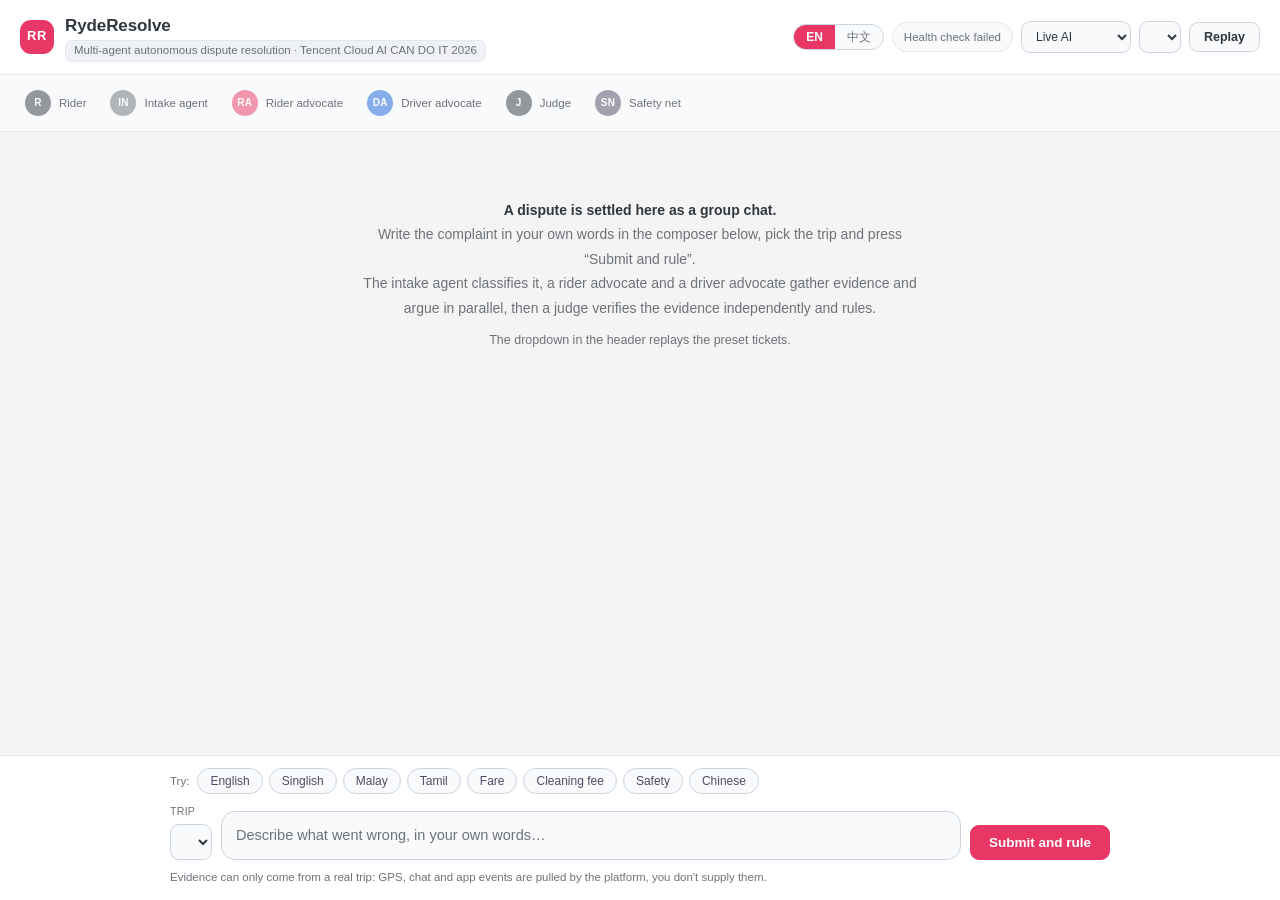
==== commit 2adf4b87: "Simplify the AI mode dropdown: preselect, rename, hide when no key - Drop the "Default backend" opti" ====
--- a/static/index.html
+++ b/static/index.html
@@ -23,10 +23,10 @@
     </div>
     <div class="mode-badge" id="modeBadge" data-i18n="loading">Loading…</div>
     <select id="backendSelect" class="select select-sm" data-i18n-title="backendTitle" title="Choose the backend that drives the agents">
-      <option value="" data-i18n="beDefault">Default backend</option>
-      <option value="llm" data-i18n="beLlm">Real LLM</option>
-      <option value="deterministic" data-i18n="beDet">Deterministic fallback</option>
+      <option value="llm" data-i18n="beLlm">Live AI</option>
+      <option value="deterministic" data-i18n="beDet">Offline demo</option>
     </select>
+    <span class="mode-badge det" id="offlineTag" data-i18n="offlineDemoTag" hidden>Offline demo (scripted agents)</span>
     <select id="disputeSelect" class="select" disabled data-i18n-title="presetTitle" title="Preset tickets, one-click replay"></select>
     <button id="runBtn" class="btn" disabled data-i18n="replay">Replay</button>
   </div>
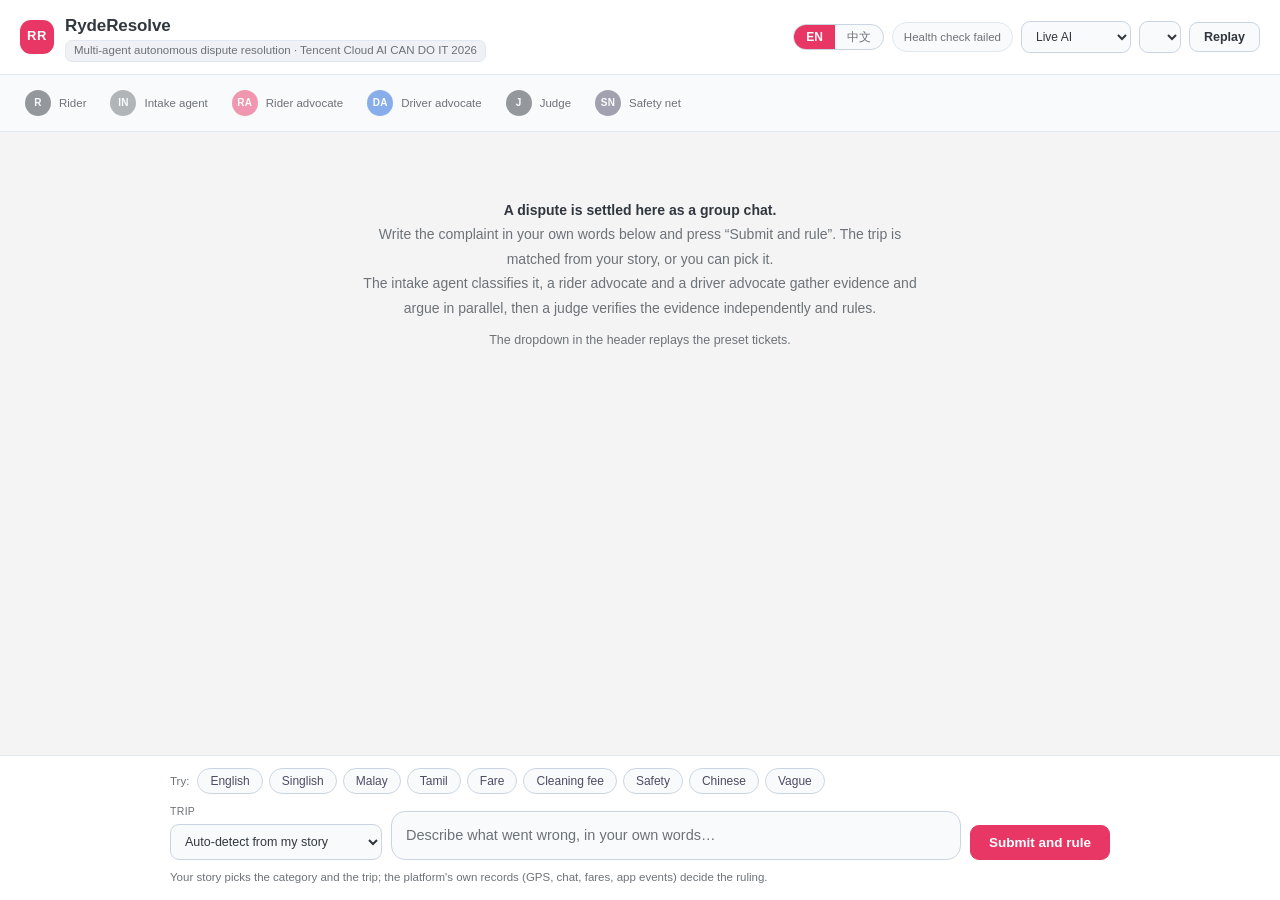
==== commit 73531216: "Story in, structured ticket out, with trip auto-match The rider now types only their story. Before t" ====
--- a/static/index.html
+++ b/static/index.html
@@ -45,14 +45,15 @@
   <div class="composer-inner">
     <div class="samples">
       <span class="chip-hint" data-i18n="tryHint">Try:</span>
-      <button class="chip" data-text="The driver took a much longer route than necessary and I was overcharged for it." data-i18n="chipEn">English</button>
-      <button class="chip" data-text="Driver never turn up leh, I wait so long still kena charge cancel fee. Not fair sia." data-i18n="chipSl">Singlish</button>
-      <button class="chip" data-text="Pemandu tidak datang ke tempat ambil saya, tetapi saya dikenakan caj pembatalan." data-i18n="chipMs">Malay</button>
-      <button class="chip" data-text="ஓட்டுநர் வரவில்லை, ஆனாலும் ரத்து கட்டணம் வசூலிக்கப்பட்டது." data-i18n="chipTa">Tamil</button>
+      <button class="chip" data-text="The driver took a much longer route from Orchard Central to Changi Airport and I was overcharged for it." data-i18n="chipEn">English</button>
+      <button class="chip" data-text="Driver never turn up at Tiong Bahru Plaza leh, I wait so long still kena charge $5 cancel fee. Not fair sia." data-i18n="chipSl">Singlish</button>
+      <button class="chip" data-text="Saya tunggu di Tiong Bahru Plaza tetapi pemandu tidak datang, dan saya dikenakan caj pembatalan $5." data-i18n="chipMs">Malay</button>
+      <button class="chip" data-text="நான் Tiong Bahru Plaza இல் காத்திருந்தேன், ஓட்டுநர் வரவில்லை, ஆனாலும் $5 ரத்து கட்டணம் வசூலிக்கப்பட்டது." data-i18n="chipTa">Tamil</button>
       <button class="chip" data-text="The fare was $16.50 but the upfront quote was $12.00. Nobody told me the price had gone up." data-i18n="chipFare">Fare</button>
-      <button class="chip" data-text="I was charged a cleaning fee but the car was clean when I got out. I never spilled anything." data-i18n="chipProp">Cleaning fee</button>
-      <button class="chip" data-text="The driver was speeding and shouted at me when I asked him to slow down. I felt really unsafe." data-i18n="chipSafe">Safety</button>
-      <button class="chip" data-text="司机绕了一大圈才把我送到，本来三十公里走了四十多公里，多收了我不少钱" data-i18n="chipZh">Chinese</button>
+      <button class="chip" data-text="I was charged a S$35 cleaning fee but the car was clean when I got out. I never spilled anything." data-i18n="chipProp">Cleaning fee</button>
+      <button class="chip" data-text="The driver was speeding over 100 km/h and shouted at me when I asked him to slow down. I felt really unsafe." data-i18n="chipSafe">Safety</button>
+      <button class="chip" data-text="司机从Orchard Central到樟宜机场绕了一大圈，本来三十公里走了四十多公里，多收了我不少钱" data-i18n="chipZh">Chinese</button>
+      <button class="chip" data-text="Something went wrong with my last ride and I want my money back." data-i18n="chipVague">Vague</button>
     </div>
     <div class="composer-bar">
       <div class="trip-pick">
@@ -63,7 +64,7 @@
         placeholder="e.g. The driver went round and round and the fare was way higher than the estimate"></textarea>
       <button id="fileBtn" class="btn primary" disabled data-i18n="submit">Submit and rule</button>
     </div>
-    <div class="composer-foot" data-i18n="fileFoot">Evidence can only come from a real trip: GPS, chat and app events are pulled by the platform, you don't supply them.</div>
+    <div class="composer-foot" data-i18n="fileFoot">Your story picks the category and the trip; the platform's own records (GPS, chat, fares, app events) decide the ruling.</div>
   </div>
 </footer>
 
--- a/static/style.css
+++ b/static/style.css
@@ -323,8 +323,35 @@
 .sn-reasons li{color:var(--brand)}
 .sn-reasons li:before{background:var(--brand)}
 
-/* --- triage card --- */
-.triage .t-type{font-family:var(--mono);font-size:11.5px;color:var(--mut)}
+/* --- ticket card (replaces the triage card) --- */
+.ticket .t-type{font-family:var(--mono);font-size:11.5px;color:var(--mut)}
+.ticket .tk-kv{margin-top:11px}
+.ticket .kv .k{min-width:118px}
+.ticket .kv .v .taglist{margin-top:1px}
+.sn-row .sf.na{color:var(--mut);background:var(--surface-3)}
+.cc-rows .sv{white-space:normal;text-align:right}
+.tk-json{margin-top:13px;padding-top:11px;border-top:1px solid var(--line)}
+.tk-json summary{cursor:pointer;font-size:12.5px;font-weight:600;color:var(--accent);list-style-position:inside}
+.tk-json summary:focus-visible{outline:2px solid var(--brand);outline-offset:2px;border-radius:4px}
+.tk-json pre{
+  margin:9px 0 0;padding:10px 12px;border:1px solid var(--line);border-radius:var(--radius-sm);background:var(--surface);
+  font-family:var(--mono);font-size:11.5px;line-height:1.5;color:var(--txt-2);
+  white-space:pre-wrap;overflow-wrap:anywhere;max-height:360px;overflow:auto;
+}
+
+/* --- trip matched / which trip --- */
+.tm-line{margin:0 0 6px;font-size:14.5px;line-height:1.55;color:var(--txt);font-weight:550}
+.cand-list{display:flex;flex-direction:column;gap:8px;margin-top:11px}
+.cand{
+  display:flex;flex-direction:column;align-items:flex-start;gap:4px;text-align:left;width:100%;
+  background:var(--surface);border:1px solid var(--line-2);border-radius:12px;padding:10px 13px;cursor:pointer;
+  color:var(--txt);font-size:14px;line-height:1.45;
+}
+.cand:hover{border-color:var(--brand);background:var(--brand-tint)}
+.cand:focus-visible{outline:2px solid var(--brand);outline-offset:2px}
+.cand .cand-route{font-weight:600;overflow-wrap:anywhere}
+.cand .cand-sub{font-size:12px;color:var(--mut);overflow-wrap:anywhere}
+.cand .taglist{margin-top:3px}
 
 /* ============================= ruling ============================= */
 .ruling{
@@ -413,7 +440,7 @@
 .composer-bar{display:grid;grid-template-columns:auto 1fr auto;gap:9px;align-items:end}
 .trip-pick{display:flex;flex-direction:column;gap:4px;min-width:0}
 .trip-pick .lbl-sm{font-size:10.5px;letter-spacing:.03em;text-transform:uppercase;color:var(--mut)}
-.trip-pick .select{max-width:190px;padding:9px 10px}
+.trip-pick .select{max-width:230px;min-width:212px;padding:9px 10px}
 #complaintInput{
   width:100%;min-height:46px;max-height:140px;resize:none;
   background:var(--surface-2);color:var(--txt);border:1px solid var(--line-2);
@@ -453,6 +480,7 @@
   .trip-pick{grid-column:1 / -1;flex-direction:row;align-items:center;gap:8px;min-width:0}
   .trip-pick .lbl-sm{flex:none}
   .trip-pick .select{flex:1;min-width:0;width:100%;max-width:none}
+  .ticket .kv .k{min-width:96px}
   .btn.primary{padding:11px 14px;font-size:13px}
   .r-body{padding:16px 15px 18px}
   .r-metrics{margin-left:0;width:100%}
